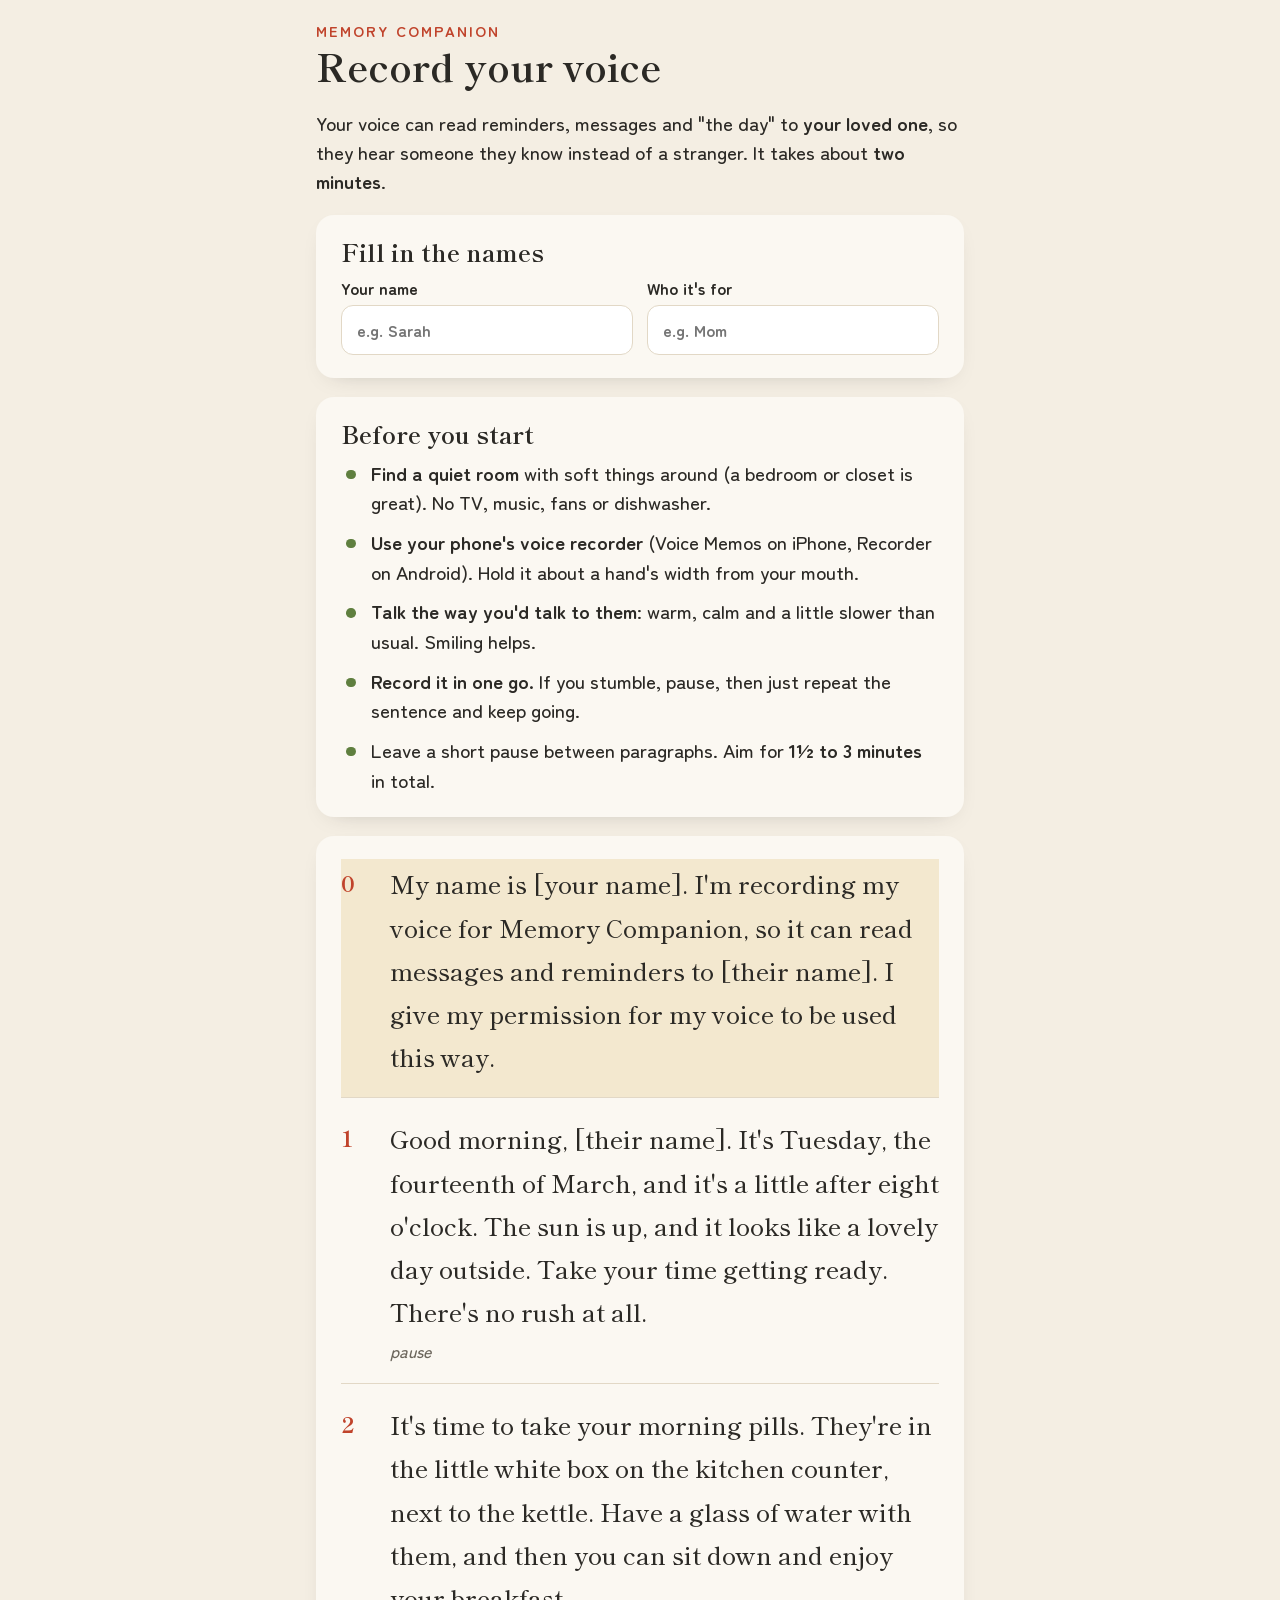
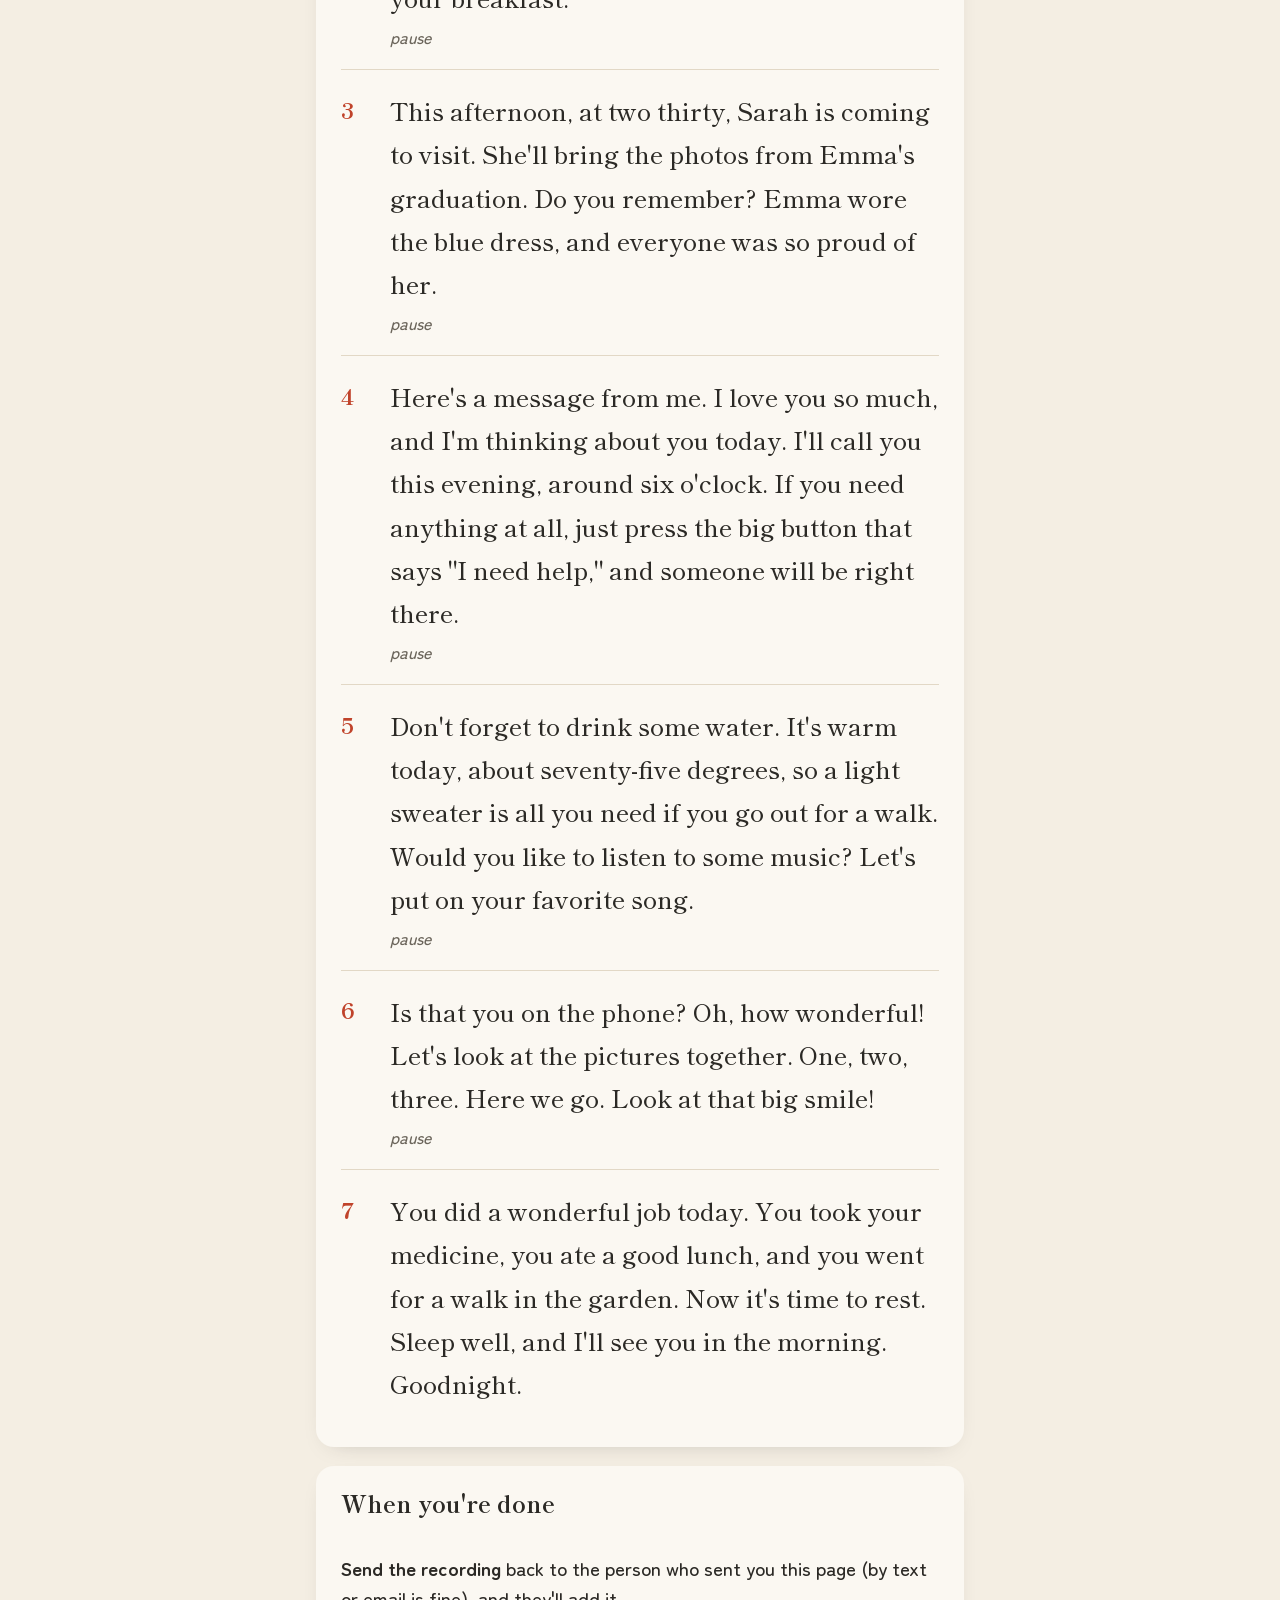
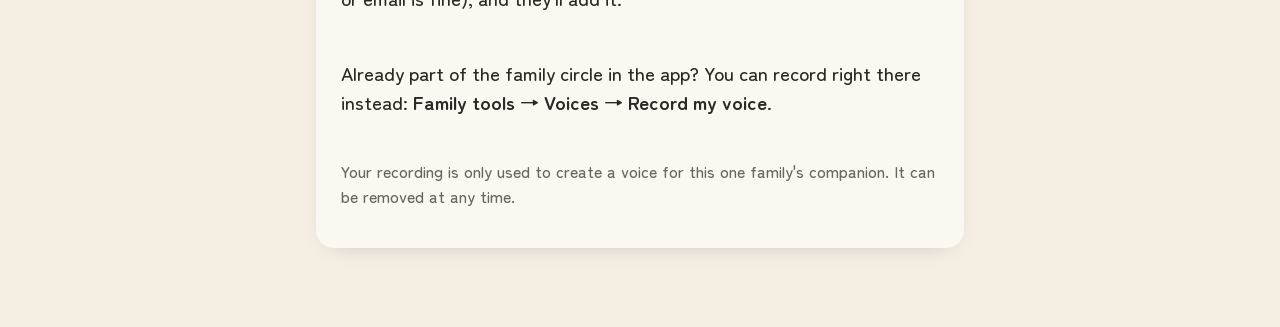
==== record.html @ 53c2f6b0 "Add family voices: record, clone, and choose who reads what - Voices tab: record the 2-minute script" ====
<!doctype html>
<html lang="en">
<head>
  <meta charset="utf-8">
  <meta name="viewport" content="width=device-width, initial-scale=1, viewport-fit=cover">
  <title>Record Your Voice</title>
  <meta name="description" content="A two-minute script to record your voice for a loved one's Memory Companion.">
  <link rel="preconnect" href="https://fonts.googleapis.com">
  <link rel="preconnect" href="https://fonts.gstatic.com" crossorigin>
  <link rel="stylesheet" href="https://fonts.googleapis.com/css2?family=Shippori+Mincho:wght@600;700;800&family=Zen+Maru+Gothic:wght@500;700&display=swap">
  <style>
    :root {
      --paper: #f4eee3; --card: #fbf8f2; --ink: #2b2925; --muted: #6b655b; --line: #e2d8c6;
      --ai: #2d4a6a; --shu: #c0432b; --matcha: #5f7f3f; --kin-soft: #f3e8cf;
      --serif: "Shippori Mincho", Georgia, serif;
      --sans: "Zen Maru Gothic", ui-rounded, system-ui, -apple-system, sans-serif;
      color-scheme: light;
    }
    * { box-sizing: border-box; }
    html { font-size: 19px; -webkit-text-size-adjust: 100%; }
    body { margin: 0; background: var(--paper); color: var(--ink); font-family: var(--sans); font-weight: 500; line-height: 1.55; }
    main { max-width: 680px; margin: 0 auto; padding: max(20px, env(safe-area-inset-top)) max(16px, env(safe-area-inset-right)) 60px max(16px, env(safe-area-inset-left)); }
    h1, h2 { font-family: var(--serif); line-height: 1.2; margin: 0 0 .5rem; text-wrap: balance; }
    h1 { font-size: 2rem; }
    h2 { font-size: 1.25rem; }
    .kicker { font-size: .78rem; font-weight: 700; letter-spacing: .14em; text-transform: uppercase; color: var(--shu); }
    .card { background: var(--card); border-radius: 18px; padding: 1.2rem 1.3rem; margin: 1rem 0; box-shadow: 0 8px 24px -16px rgba(43,41,37,.35); }
    .tips { display: grid; gap: .55rem; padding: 0; margin: .4rem 0 0; list-style: none; }
    .tips li { padding-left: 1.6rem; position: relative; }
    .tips li::before { content: ""; position: absolute; left: .3rem; top: .62rem; width: .5rem; height: .5rem; border-radius: 50%; background: var(--matcha); }
    .names { display: grid; grid-template-columns: 1fr 1fr; gap: .7rem; }
    @media (max-width: 480px) { .names { grid-template-columns: 1fr; } }
    label { display: grid; gap: .25rem; font-weight: 700; font-size: .85rem; }
    input { font: inherit; width: 100%; padding: .6rem .8rem; border: 1.5px solid var(--line); border-radius: 12px; background: #fff; }
    .script p { font-family: var(--serif); font-size: 1.3rem; line-height: 1.75; margin: 0; }
    .para { display: grid; grid-template-columns: 2rem 1fr; gap: .6rem; padding: 1rem 0; border-top: 1px solid var(--line); }
    .para:first-child { border-top: 0; padding-top: .2rem; }
    .num { font-family: var(--serif); font-weight: 800; color: var(--shu); font-size: 1.1rem; padding-top: .25rem; }
    .pause { color: var(--muted); font-size: .85rem; font-style: italic; margin-top: .3rem; }
    .consent { background: var(--kin-soft); }
    .send { display: grid; gap: .4rem; }
    a { color: var(--ai); }
  </style>
</head>
<body>
<main>
  <div class="kicker">Memory Companion</div>
  <h1>Record your voice</h1>
  <p>Your voice can read reminders, messages and "the day" to <b class="loved">your loved one</b>, so they hear someone they know instead of a stranger. It takes about <b>two minutes</b>.</p>

  <div class="card">
    <h2>Fill in the names</h2>
    <div class="names">
      <label>Your name <input id="reader" placeholder="e.g. Sarah" autocomplete="given-name"></label>
      <label>Who it's for <input id="loved" placeholder="e.g. Mom"></label>
    </div>
  </div>

  <div class="card">
    <h2>Before you start</h2>
    <ul class="tips">
      <li><b>Find a quiet room</b> with soft things around (a bedroom or closet is great). No TV, music, fans or dishwasher.</li>
      <li><b>Use your phone's voice recorder</b> (Voice Memos on iPhone, Recorder on Android). Hold it about a hand's width from your mouth.</li>
      <li><b>Talk the way you'd talk to them</b>: warm, calm and a little slower than usual. Smiling helps.</li>
      <li><b>Record it in one go.</b> If you stumble, pause, then just repeat the sentence and keep going.</li>
      <li>Leave a short pause between paragraphs. Aim for <b>1½ to 3 minutes</b> in total.</li>
    </ul>
  </div>

  <div class="card script">
    <div class="para consent">
      <div class="num">0</div>
      <div><p>My name is <span class="reader">[your name]</span>. I'm recording my voice for Memory Companion, so it can read messages and reminders to <span class="loved">[their name]</span>. I give my permission for my voice to be used this way.</p></div>
    </div>
    <div class="para"><div class="num">1</div><div>
      <p>Good morning, <span class="loved">[their name]</span>. It's Tuesday, the fourteenth of March, and it's a little after eight o'clock. The sun is up, and it looks like a lovely day outside. Take your time getting ready. There's no rush at all.</p>
      <div class="pause">pause</div></div></div>
    <div class="para"><div class="num">2</div><div>
      <p>It's time to take your morning pills. They're in the little white box on the kitchen counter, next to the kettle. Have a glass of water with them, and then you can sit down and enjoy your breakfast.</p>
      <div class="pause">pause</div></div></div>
    <div class="para"><div class="num">3</div><div>
      <p>This afternoon, at two thirty, Sarah is coming to visit. She'll bring the photos from Emma's graduation. Do you remember? Emma wore the blue dress, and everyone was so proud of her.</p>
      <div class="pause">pause</div></div></div>
    <div class="para"><div class="num">4</div><div>
      <p>Here's a message from me. I love you so much, and I'm thinking about you today. I'll call you this evening, around six o'clock. If you need anything at all, just press the big button that says "I need help," and someone will be right there.</p>
      <div class="pause">pause</div></div></div>
    <div class="para"><div class="num">5</div><div>
      <p>Don't forget to drink some water. It's warm today, about seventy-five degrees, so a light sweater is all you need if you go out for a walk. Would you like to listen to some music? Let's put on your favorite song.</p>
      <div class="pause">pause</div></div></div>
    <div class="para"><div class="num">6</div><div>
      <p>Is that you on the phone? Oh, how wonderful! Let's look at the pictures together. One, two, three. Here we go. Look at that big smile!</p>
      <div class="pause">pause</div></div></div>
    <div class="para"><div class="num">7</div><div>
      <p>You did a wonderful job today. You took your medicine, you ate a good lunch, and you went for a walk in the garden. Now it's time to rest. Sleep well, and I'll see you in the morning. Goodnight.</p></div></div>
  </div>

  <div class="card send">
    <h2>When you're done</h2>
    <p><b>Send the recording</b> back to the person who sent you this page (by text or email is fine), and they'll add it.</p>
    <p>Already part of the family circle in the app? You can record right there instead: <b>Family tools → Voices → Record my voice</b>.</p>
    <p style="color:var(--muted);font-size:.85rem">Your recording is only used to create a voice for this one family's companion. It can be removed at any time.</p>
  </div>
</main>
<script>
  // Names come from the link (?for=Mom&name=Sarah) or what you type; they fill the script.
  const q = new URLSearchParams(location.search);
  const reader = document.getElementById('reader');
  const loved = document.getElementById('loved');
  reader.value = q.get('name') || '';
  loved.value = q.get('for') || '';
  function fill() {
    document.querySelectorAll('.reader').forEach((el) => { el.textContent = reader.value.trim() || '[your name]'; });
    document.querySelectorAll('.loved').forEach((el) => { el.textContent = loved.value.trim() || (el.tagName === 'B' ? 'your loved one' : '[their name]'); });
  }
  reader.addEventListener('input', fill);
  loved.addEventListener('input', fill);
  fill();
</script>
</body>
</html>
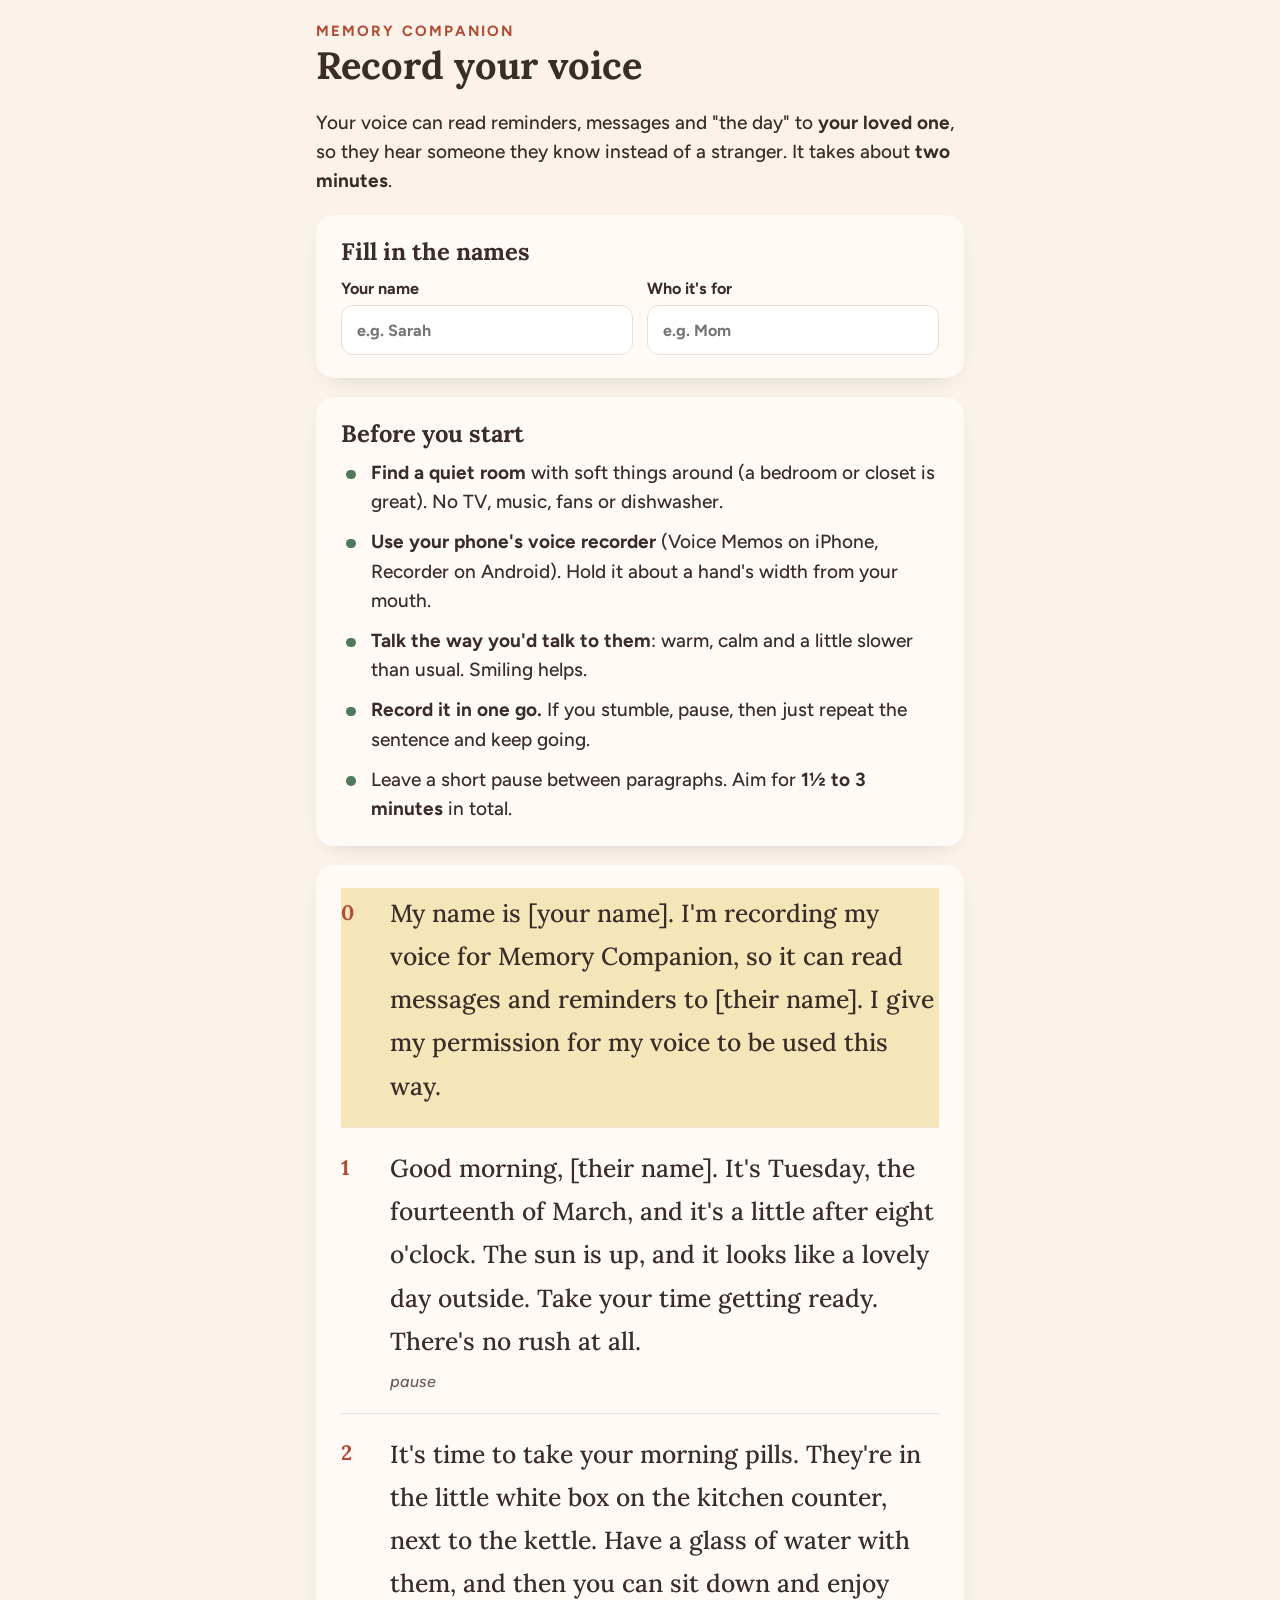
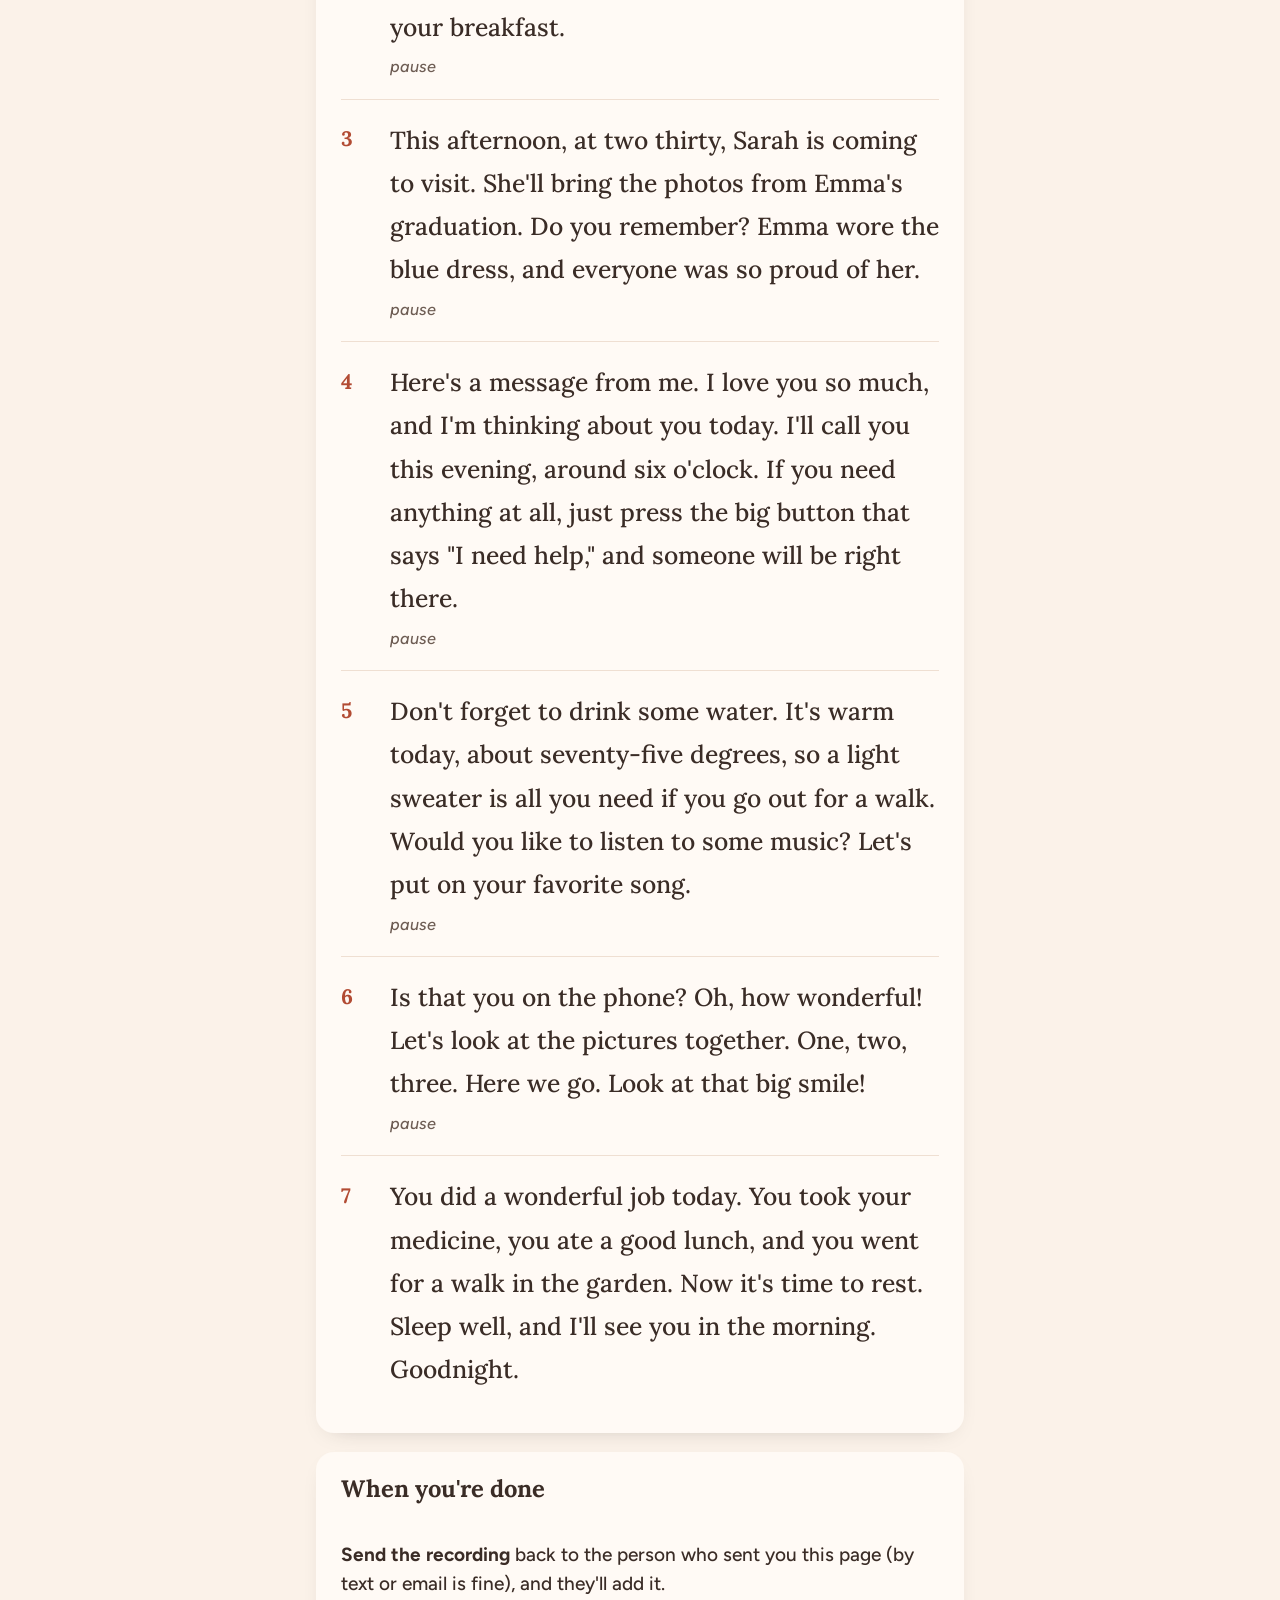
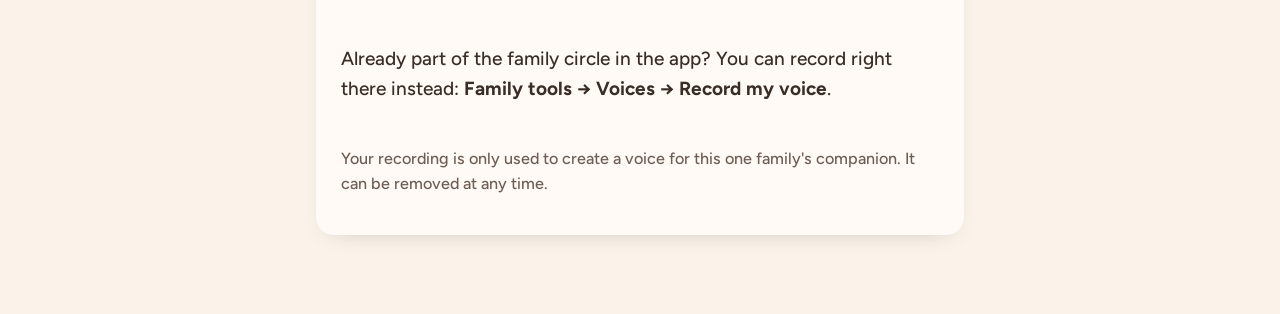
==== commit 836451bd: "New look: photo-and-faces home screen in warm Apricot Morning colors Newest family photo leads the h" ====
--- a/record.html
+++ b/record.html
@@ -7,13 +7,13 @@
   <meta name="description" content="A two-minute script to record your voice for a loved one's Memory Companion.">
   <link rel="preconnect" href="https://fonts.googleapis.com">
   <link rel="preconnect" href="https://fonts.gstatic.com" crossorigin>
-  <link rel="stylesheet" href="https://fonts.googleapis.com/css2?family=Shippori+Mincho:wght@600;700;800&family=Zen+Maru+Gothic:wght@500;700&display=swap">
+  <link rel="stylesheet" href="https://fonts.googleapis.com/css2?family=Lora:wght@500;600;700&family=Figtree:wght@500;600;700&display=swap">
   <style>
     :root {
-      --paper: #f4eee3; --card: #fbf8f2; --ink: #2b2925; --muted: #6b655b; --line: #e2d8c6;
-      --ai: #2d4a6a; --shu: #c0432b; --matcha: #5f7f3f; --kin-soft: #f3e8cf;
-      --serif: "Shippori Mincho", Georgia, serif;
-      --sans: "Zen Maru Gothic", ui-rounded, system-ui, -apple-system, sans-serif;
+      --paper: #fbf2e9; --card: #fffaf5; --ink: #3a2c26; --muted: #6e5d54; --line: #efdfd2;
+      --ai: #a34e36; --shu: #b24b33; --matcha: #4f7a5a; --kin-soft: #f5e6b9;
+      --serif: "Lora", Georgia, serif;
+      --sans: "Figtree", system-ui, -apple-system, sans-serif;
       color-scheme: light;
     }
     * { box-sizing: border-box; }
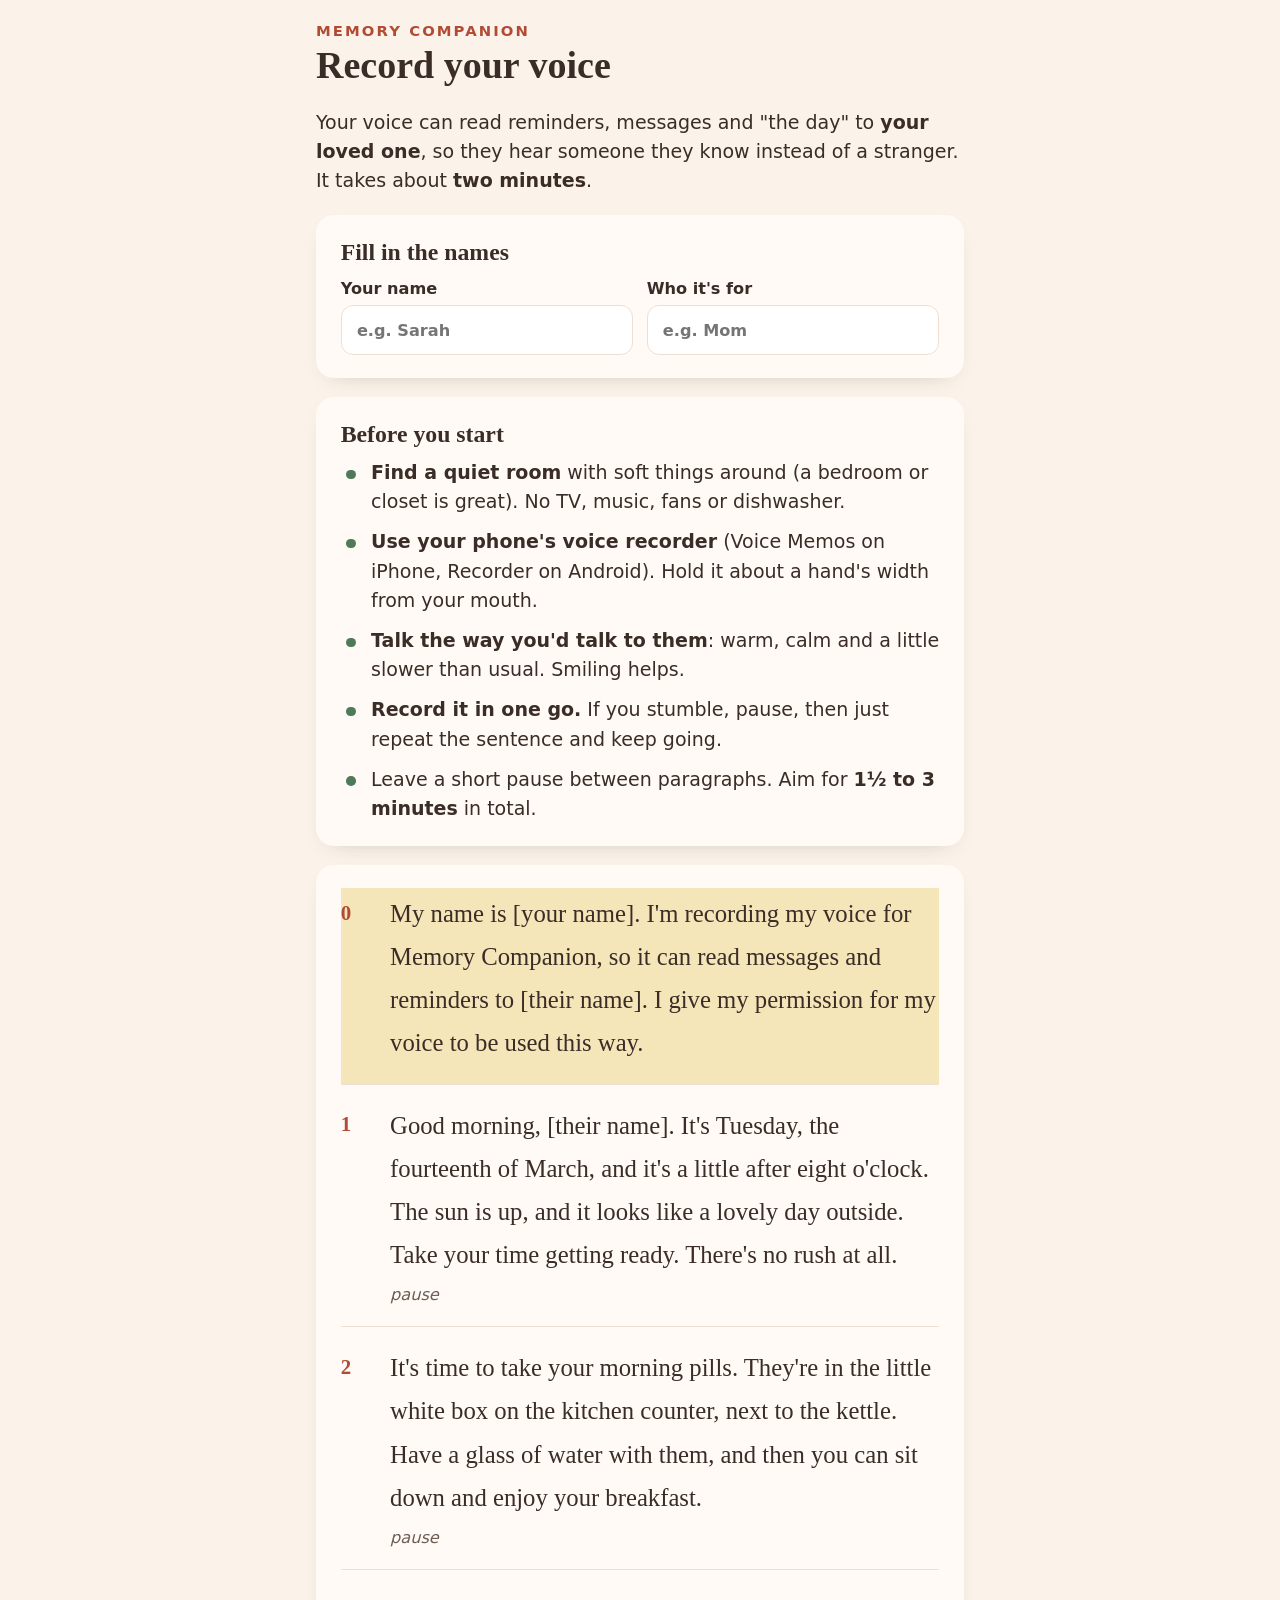
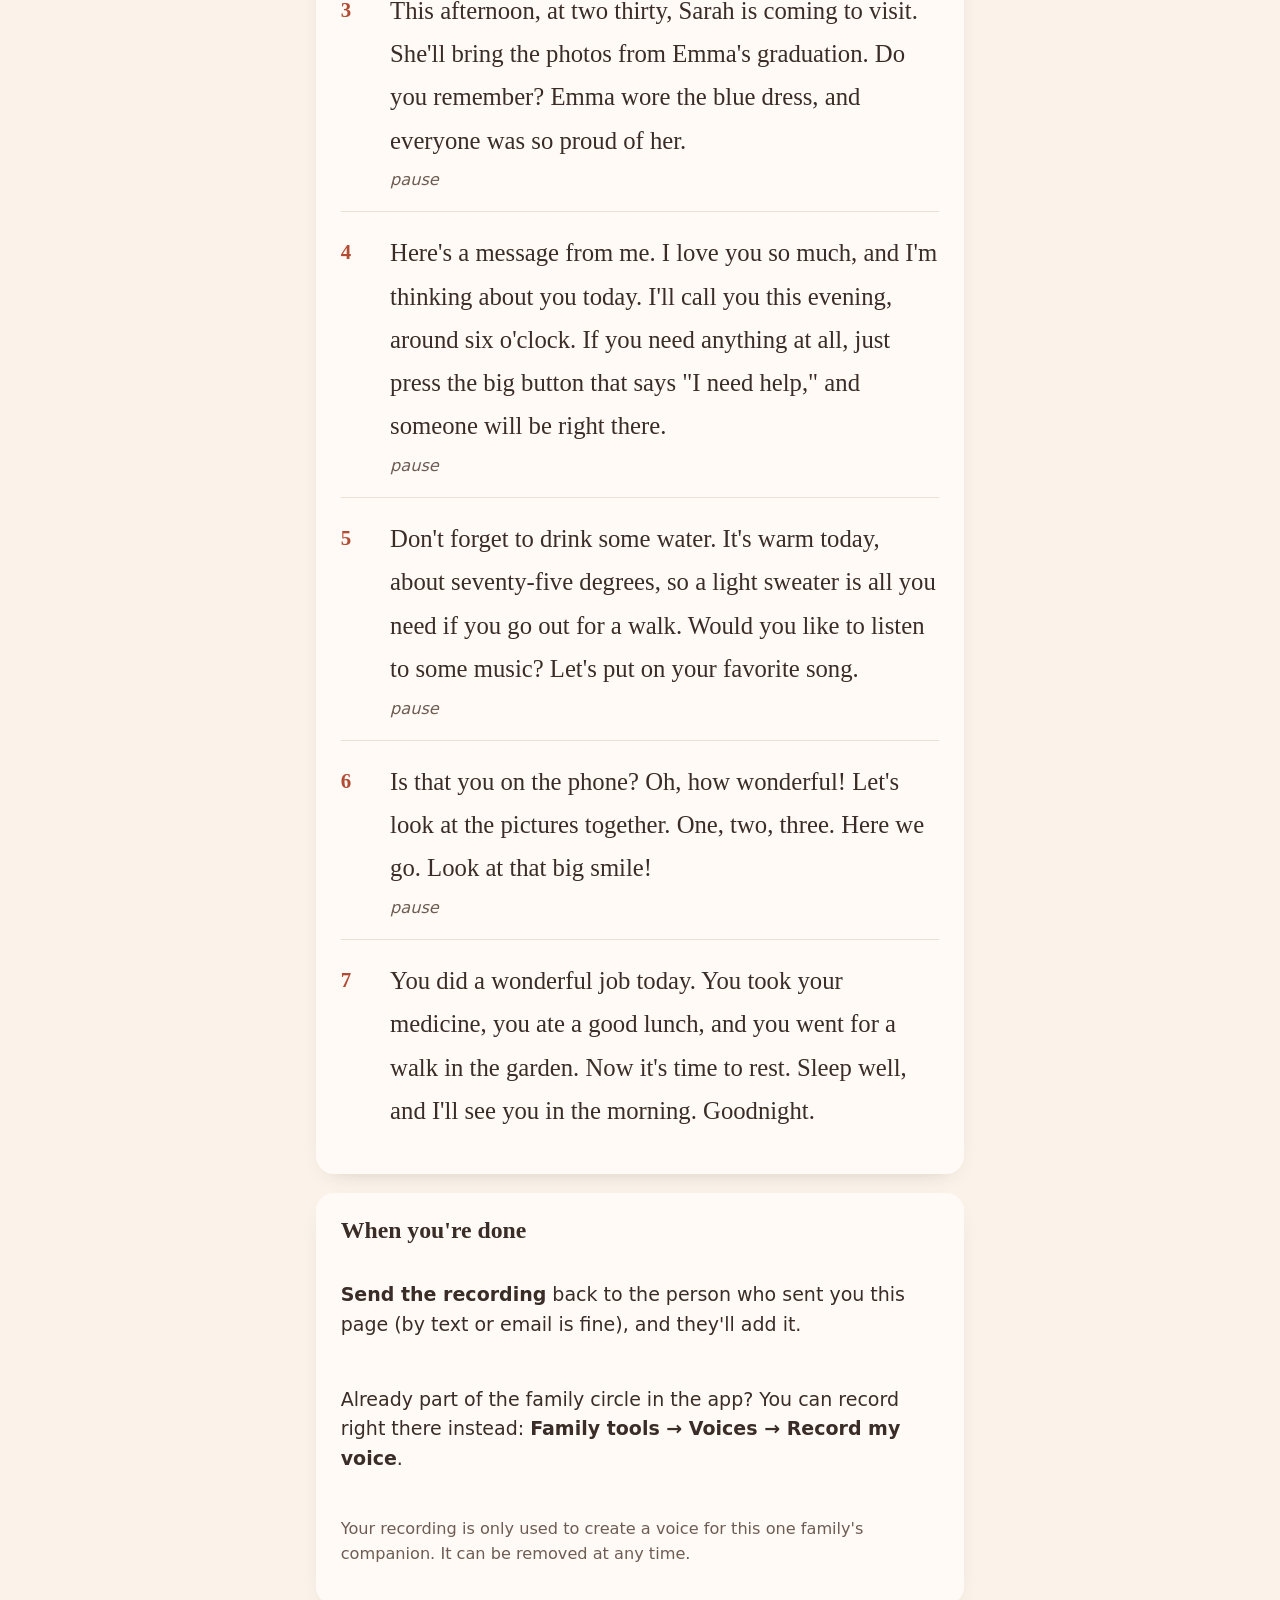
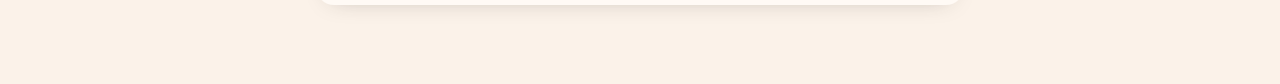
==== commit ded437a4: "Third security review: sticky tombstones with restore, link tokens, CSP, verified senders Fix now: -" ====
--- a/record.html
+++ b/record.html
@@ -2,45 +2,14 @@
 <html lang="en">
 <head>
   <meta charset="utf-8">
+  <meta http-equiv="Content-Security-Policy" content="default-src 'none'; script-src 'self'; style-src 'self' https://fonts.googleapis.com; font-src https://fonts.gstatic.com; img-src 'self' data:; base-uri 'self'; form-action 'none'">
   <meta name="viewport" content="width=device-width, initial-scale=1, viewport-fit=cover">
   <title>Record Your Voice</title>
   <meta name="description" content="A two-minute script to record your voice for a loved one's Memory Companion.">
   <link rel="preconnect" href="https://fonts.googleapis.com">
   <link rel="preconnect" href="https://fonts.gstatic.com" crossorigin>
   <link rel="stylesheet" href="https://fonts.googleapis.com/css2?family=Lora:wght@500;600;700&family=Figtree:wght@500;600;700&display=swap">
-  <style>
-    :root {
-      --paper: #fbf2e9; --card: #fffaf5; --ink: #3a2c26; --muted: #6e5d54; --line: #efdfd2;
-      --ai: #a34e36; --shu: #b24b33; --matcha: #4f7a5a; --kin-soft: #f5e6b9;
-      --serif: "Lora", Georgia, serif;
-      --sans: "Figtree", system-ui, -apple-system, sans-serif;
-      color-scheme: light;
-    }
-    * { box-sizing: border-box; }
-    html { font-size: 19px; -webkit-text-size-adjust: 100%; }
-    body { margin: 0; background: var(--paper); color: var(--ink); font-family: var(--sans); font-weight: 500; line-height: 1.55; }
-    main { max-width: 680px; margin: 0 auto; padding: max(20px, env(safe-area-inset-top)) max(16px, env(safe-area-inset-right)) 60px max(16px, env(safe-area-inset-left)); }
-    h1, h2 { font-family: var(--serif); line-height: 1.2; margin: 0 0 .5rem; text-wrap: balance; }
-    h1 { font-size: 2rem; }
-    h2 { font-size: 1.25rem; }
-    .kicker { font-size: .78rem; font-weight: 700; letter-spacing: .14em; text-transform: uppercase; color: var(--shu); }
-    .card { background: var(--card); border-radius: 18px; padding: 1.2rem 1.3rem; margin: 1rem 0; box-shadow: 0 8px 24px -16px rgba(43,41,37,.35); }
-    .tips { display: grid; gap: .55rem; padding: 0; margin: .4rem 0 0; list-style: none; }
-    .tips li { padding-left: 1.6rem; position: relative; }
-    .tips li::before { content: ""; position: absolute; left: .3rem; top: .62rem; width: .5rem; height: .5rem; border-radius: 50%; background: var(--matcha); }
-    .names { display: grid; grid-template-columns: 1fr 1fr; gap: .7rem; }
-    @media (max-width: 480px) { .names { grid-template-columns: 1fr; } }
-    label { display: grid; gap: .25rem; font-weight: 700; font-size: .85rem; }
-    input { font: inherit; width: 100%; padding: .6rem .8rem; border: 1.5px solid var(--line); border-radius: 12px; background: #fff; }
-    .script p { font-family: var(--serif); font-size: 1.3rem; line-height: 1.75; margin: 0; }
-    .para { display: grid; grid-template-columns: 2rem 1fr; gap: .6rem; padding: 1rem 0; border-top: 1px solid var(--line); }
-    .para:first-child { border-top: 0; padding-top: .2rem; }
-    .num { font-family: var(--serif); font-weight: 800; color: var(--shu); font-size: 1.1rem; padding-top: .25rem; }
-    .pause { color: var(--muted); font-size: .85rem; font-style: italic; margin-top: .3rem; }
-    .consent { background: var(--kin-soft); }
-    .send { display: grid; gap: .4rem; }
-    a { color: var(--ai); }
-  </style>
+  <link rel="stylesheet" href="record.css">
 </head>
 <body>
 <main>
@@ -98,23 +67,9 @@
     <h2>When you're done</h2>
     <p><b>Send the recording</b> back to the person who sent you this page (by text or email is fine), and they'll add it.</p>
     <p>Already part of the family circle in the app? You can record right there instead: <b>Family tools → Voices → Record my voice</b>.</p>
-    <p style="color:var(--muted);font-size:.85rem">Your recording is only used to create a voice for this one family's companion. It can be removed at any time.</p>
+    <p class="muted-note">Your recording is only used to create a voice for this one family's companion. It can be removed at any time.</p>
   </div>
 </main>
-<script>
-  // Names come from the link (?for=Mom&name=Sarah) or what you type; they fill the script.
-  const q = new URLSearchParams(location.search);
-  const reader = document.getElementById('reader');
-  const loved = document.getElementById('loved');
-  reader.value = q.get('name') || '';
-  loved.value = q.get('for') || '';
-  function fill() {
-    document.querySelectorAll('.reader').forEach((el) => { el.textContent = reader.value.trim() || '[your name]'; });
-    document.querySelectorAll('.loved').forEach((el) => { el.textContent = loved.value.trim() || (el.tagName === 'B' ? 'your loved one' : '[their name]'); });
-  }
-  reader.addEventListener('input', fill);
-  loved.addEventListener('input', fill);
-  fill();
-</script>
+<script src="record.js"></script>
 </body>
 </html>
--- a/record.css
+++ b/record.css
@@ -0,0 +1,32 @@
+:root {
+      --paper: #fbf2e9; --card: #fffaf5; --ink: #3a2c26; --muted: #6e5d54; --line: #efdfd2;
+      --ai: #a34e36; --shu: #b24b33; --matcha: #4f7a5a; --kin-soft: #f5e6b9;
+      --serif: "Lora", Georgia, serif;
+      --sans: "Figtree", system-ui, -apple-system, sans-serif;
+      color-scheme: light;
+    }
+    * { box-sizing: border-box; }
+    html { font-size: 19px; -webkit-text-size-adjust: 100%; }
+    body { margin: 0; background: var(--paper); color: var(--ink); font-family: var(--sans); font-weight: 500; line-height: 1.55; }
+    main { max-width: 680px; margin: 0 auto; padding: max(20px, env(safe-area-inset-top)) max(16px, env(safe-area-inset-right)) 60px max(16px, env(safe-area-inset-left)); }
+    h1, h2 { font-family: var(--serif); line-height: 1.2; margin: 0 0 .5rem; text-wrap: balance; }
+    h1 { font-size: 2rem; }
+    h2 { font-size: 1.25rem; }
+    .kicker { font-size: .78rem; font-weight: 700; letter-spacing: .14em; text-transform: uppercase; color: var(--shu); }
+    .card { background: var(--card); border-radius: 18px; padding: 1.2rem 1.3rem; margin: 1rem 0; box-shadow: 0 8px 24px -16px rgba(43,41,37,.35); }
+    .tips { display: grid; gap: .55rem; padding: 0; margin: .4rem 0 0; list-style: none; }
+    .tips li { padding-left: 1.6rem; position: relative; }
+    .tips li::before { content: ""; position: absolute; left: .3rem; top: .62rem; width: .5rem; height: .5rem; border-radius: 50%; background: var(--matcha); }
+    .names { display: grid; grid-template-columns: 1fr 1fr; gap: .7rem; }
+    @media (max-width: 480px) { .names { grid-template-columns: 1fr; } }
+    label { display: grid; gap: .25rem; font-weight: 700; font-size: .85rem; }
+    input { font: inherit; width: 100%; padding: .6rem .8rem; border: 1.5px solid var(--line); border-radius: 12px; background: #fff; }
+    .script p { font-family: var(--serif); font-size: 1.3rem; line-height: 1.75; margin: 0; }
+    .para { display: grid; grid-template-columns: 2rem 1fr; gap: .6rem; padding: 1rem 0; border-top: 1px solid var(--line); }
+    .para:first-child { border-top: 0; padding-top: .2rem; }
+    .num { font-family: var(--serif); font-weight: 800; color: var(--shu); font-size: 1.1rem; padding-top: .25rem; }
+    .pause { color: var(--muted); font-size: .85rem; font-style: italic; margin-top: .3rem; }
+    .consent { background: var(--kin-soft); }
+    .send { display: grid; gap: .4rem; }
+    a { color: var(--ai); }
+.muted-note { color: var(--muted); font-size: .85rem; }
